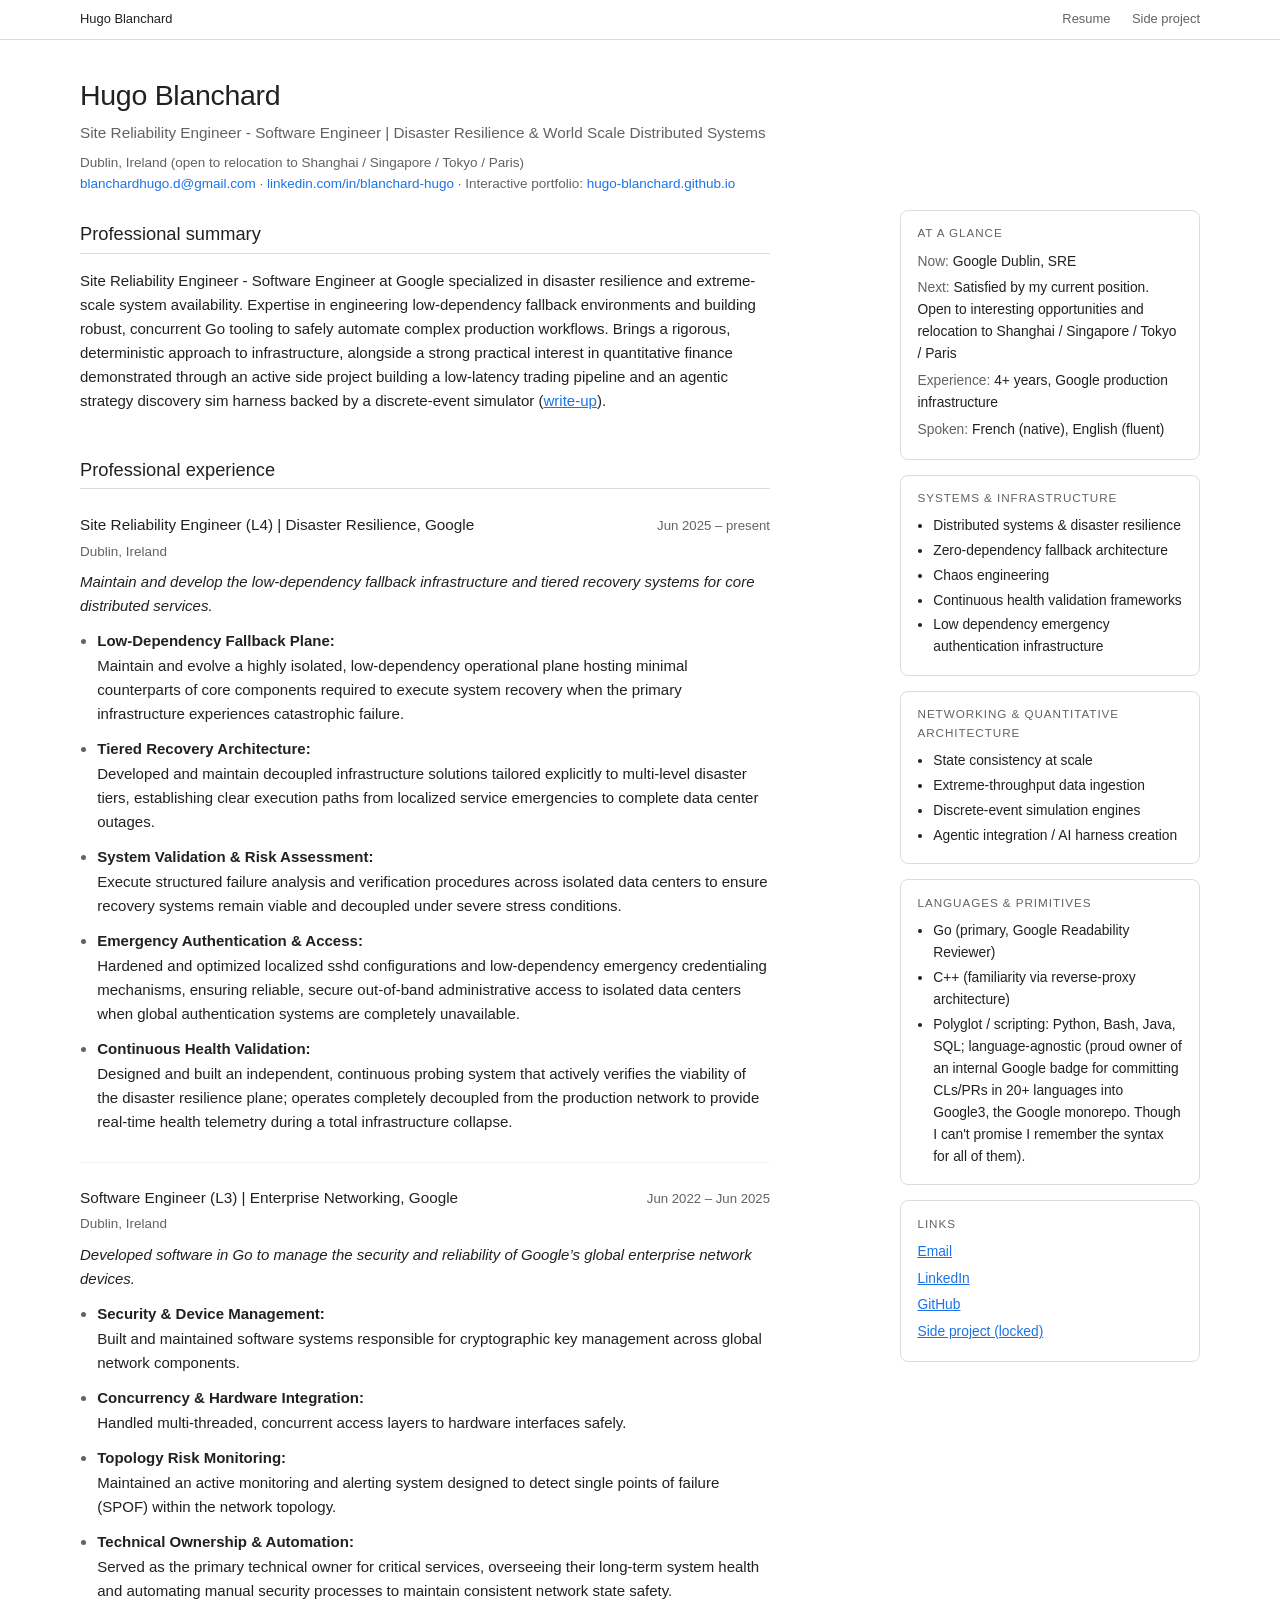
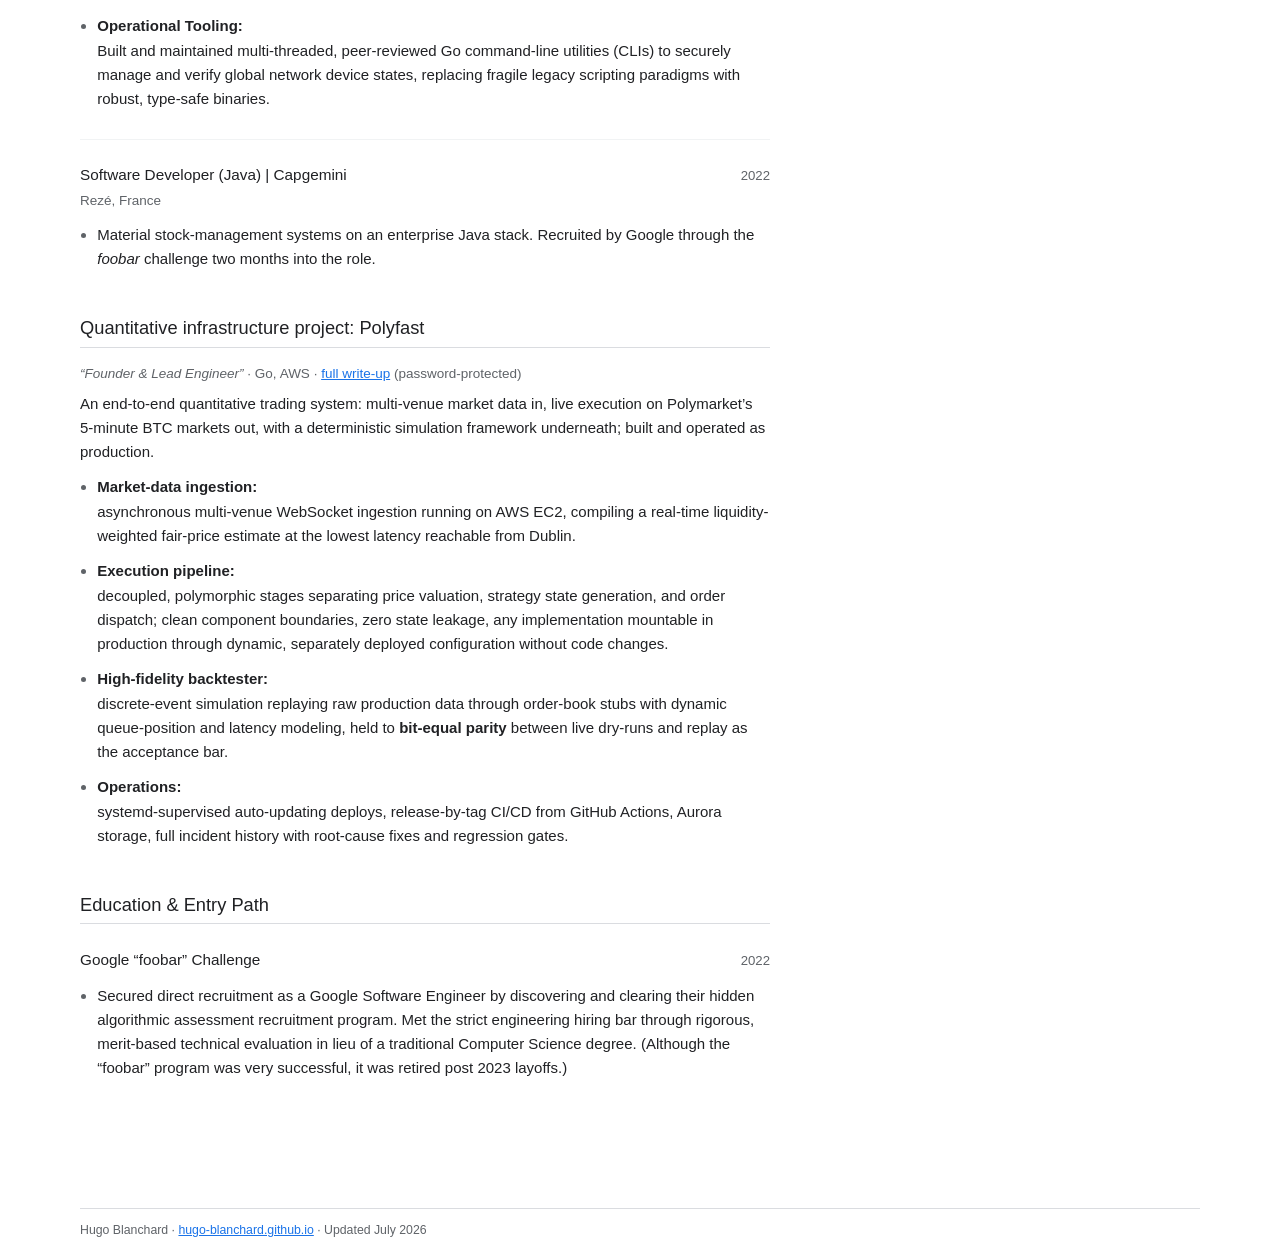
==== index.html @ bd577aa7 "Add resume page" ====
<!DOCTYPE html>
<html lang="en">
<head>
<meta charset="utf-8">
<meta name="viewport" content="width=device-width, initial-scale=1">
<title>Hugo Blanchard | Site Reliability Engineer</title>
<meta name="description" content="Hugo Blanchard | Site Reliability Engineer, Disaster Resilience &amp; World Scale Distributed Systems. Google Dublin.">
<link rel="stylesheet" href="style.css">
</head>
<body>

<nav class="topnav">
  <div class="wrap">
    <span class="brand">Hugo Blanchard</span>
    <span>
      <a href="/">Resume</a>
      <a href="projects.html">Side project</a>
    </span>
  </div>
</nav>

<div class="wrap">

<header class="masthead">
  <h1>Hugo Blanchard</h1>
  <p class="subtitle">Site Reliability Engineer - Software Engineer | Disaster Resilience &amp; World Scale Distributed Systems</p>
  <p class="contact">
    Dublin, Ireland (open to relocation to Shanghai / Singapore / Tokyo / Paris)
  </p>
  <p class="contact">
    <a href="mailto:blanchardhugo.d@gmail.com">blanchardhugo.d@gmail.com</a> ·
    <a href="https://www.linkedin.com/in/blanchard-hugo/">linkedin.com/in/blanchard-hugo</a> ·
    Interactive portfolio: <a href="https://hugo-blanchard.github.io/">hugo-blanchard.github.io</a>
  </p>
</header>

<div class="layout">

<main>

<h2>Professional summary</h2>
<p>
Site Reliability Engineer - Software Engineer at Google specialized in disaster
resilience and extreme-scale system availability. Expertise in engineering
low-dependency fallback environments and building robust, concurrent Go tooling to
safely automate complex production workflows. Brings a rigorous, deterministic approach
to infrastructure, alongside a strong practical interest in quantitative finance
demonstrated through an active side project building a low-latency trading pipeline and
an agentic strategy discovery sim harness backed by a discrete-event simulator
(<a href="projects.html">write-up</a>).
</p>

<h2>Professional experience</h2>

<h3 class="role-line"><span>Site Reliability Engineer (L4) | Disaster Resilience, Google</span><span class="dates">Jun 2025 – present</span></h3>
<p class="org">Dublin, Ireland</p>
<p><em>Maintain and develop the low-dependency fallback infrastructure and tiered recovery
systems for core distributed services.</em></p>
<ul>
  <li><strong>Low-Dependency Fallback Plane:</strong> Maintain and evolve a highly
      isolated, low-dependency operational plane hosting minimal counterparts of core
      components required to execute system recovery when the primary infrastructure
      experiences catastrophic failure.</li>
  <li><strong>Tiered Recovery Architecture:</strong> Developed and maintain decoupled
      infrastructure solutions tailored explicitly to multi-level disaster tiers,
      establishing clear execution paths from localized service emergencies to complete
      data center outages.</li>
  <li><strong>System Validation &amp; Risk Assessment:</strong> Execute structured failure
      analysis and verification procedures across isolated data centers to ensure recovery
      systems remain viable and decoupled under severe stress conditions.</li>
  <li><strong>Emergency Authentication &amp; Access:</strong> Hardened and optimized
      localized sshd configurations and low-dependency emergency credentialing mechanisms,
      ensuring reliable, secure out-of-band administrative access to isolated data centers
      when global authentication systems are completely unavailable.</li>
  <li><strong>Continuous Health Validation:</strong> Designed and built an independent,
      continuous probing system that actively verifies the viability of the disaster
      resilience plane; operates completely decoupled from the production network to
      provide real-time health telemetry during a total infrastructure collapse.</li>
</ul>

<h3 class="role-line"><span>Software Engineer (L3) | Enterprise Networking, Google</span><span class="dates">Jun 2022 – Jun 2025</span></h3>
<p class="org">Dublin, Ireland</p>
<p><em>Developed software in Go to manage the security and reliability of Google&rsquo;s global enterprise network devices.</em></p>
<ul>
  <li><strong>Security &amp; Device Management:</strong> Built and maintained software systems responsible for cryptographic key management across global network components.</li>
  <li><strong>Concurrency &amp; Hardware Integration:</strong> Handled multi-threaded, concurrent access layers to hardware interfaces safely.</li>
  <li><strong>Topology Risk Monitoring:</strong> Maintained an active monitoring and alerting system designed to detect single points of failure (SPOF) within the network topology.</li>
  <li><strong>Technical Ownership &amp; Automation:</strong> Served as the primary technical owner for critical services, overseeing their long-term system health and automating manual security processes to maintain consistent network state safety.</li>
  <li><strong>Operational Tooling:</strong> Built and maintained multi-threaded,
      peer-reviewed Go command-line utilities (CLIs) to securely manage and verify global
      network device states, replacing fragile legacy scripting paradigms with robust,
      type-safe binaries.</li>
</ul>

<h3 class="role-line"><span>Software Developer (Java) | Capgemini</span><span class="dates">2022</span></h3>
<p class="org">Rezé, France</p>
<ul>
  <li>Material stock-management systems on an enterprise Java stack. Recruited by Google
      through the <em>foobar</em> challenge two months into the role.</li>
</ul>

<h2>Quantitative infrastructure project: Polyfast</h2>
<p class="org"><em>&ldquo;Founder &amp; Lead Engineer&rdquo;</em> · Go, AWS · <a href="projects.html">full write-up</a> (password-protected)</p>
<p>
An end-to-end quantitative trading system: multi-venue market data in, live execution on
Polymarket&rsquo;s 5-minute BTC markets out, with a deterministic simulation framework
underneath; built and operated as production.
</p>
<ul>
  <li><strong>Market-data ingestion:</strong> asynchronous multi-venue WebSocket ingestion
      running on AWS EC2, compiling a real-time liquidity-weighted fair-price estimate at
      the lowest latency reachable from Dublin.</li>
  <li><strong>Execution pipeline:</strong> decoupled, polymorphic stages separating price
      valuation, strategy state generation, and order dispatch; clean component boundaries,
      zero state leakage, any implementation mountable in production through dynamic,
      separately deployed configuration without code changes.</li>
  <li><strong>High-fidelity backtester:</strong> discrete-event simulation replaying raw
      production data through order-book stubs with dynamic queue-position and
      latency modeling, held to <strong>bit-equal parity</strong> between live dry-runs and
      replay as the acceptance bar.</li>
  <li><strong>Operations:</strong> systemd-supervised auto-updating deploys, release-by-tag
      CI/CD from GitHub Actions, Aurora storage, full incident history with root-cause
      fixes and regression gates.</li>
</ul>

<h2>Education &amp; Entry Path</h2>

<h3 class="role-line"><span>Google &ldquo;foobar&rdquo; Challenge</span><span class="dates">2022</span></h3>
<ul>
  <li>Secured direct recruitment as a Google Software Engineer by discovering and clearing
      their hidden algorithmic assessment recruitment program. Met the strict engineering
      hiring bar through rigorous, merit-based technical evaluation in lieu of a
      traditional Computer Science degree.
      (Although the &ldquo;foobar&rdquo; program was very successful, it was retired post
      2023 layoffs.)</li>
</ul>

</main>

<aside class="sidebar">

  <div class="side-card">
    <h2>At a glance</h2>
    <p><span class="k">Now:</span> Google Dublin, SRE</p>
    <p><span class="k">Next:</span> Satisfied by my current position. Open to interesting
        opportunities and relocation to Shanghai / Singapore / Tokyo / Paris</p>
    <p><span class="k">Experience:</span> 4+ years, Google production infrastructure</p>
    <p><span class="k">Spoken:</span> French (native), English (fluent)</p>
  </div>

  <div class="side-card">
    <h2>Systems &amp; infrastructure</h2>
    <ul>
      <li>Distributed systems &amp; disaster resilience</li>
      <li>Zero-dependency fallback architecture</li>
      <li>Chaos engineering</li>
      <li>Continuous health validation frameworks</li>
      <li>Low dependency emergency authentication infrastructure</li>
    </ul>
  </div>

  <div class="side-card">
    <h2>Networking &amp; quantitative architecture</h2>
    <ul>
      <li>State consistency at scale</li>
      <li>Extreme-throughput data ingestion</li>
      <li>Discrete-event simulation engines</li>
      <li>Agentic integration / AI harness creation</li>
    </ul>
  </div>

  <div class="side-card">
    <h2>Languages &amp; primitives</h2>
    <ul>
      <li>Go (primary, Google Readability Reviewer)</li>
      <li>C++ (familiarity via reverse-proxy architecture)</li>
      <li>Polyglot / scripting: Python, Bash, Java, SQL; language-agnostic (proud owner
          of an internal Google badge for committing CLs/PRs in 20+ languages into
          Google3, the Google monorepo. Though I can't promise I remember the syntax for
          all of them).</li>
    </ul>
  </div>

  <div class="side-card no-print">
    <h2>Links</h2>
    <p><a href="mailto:blanchardhugo.d@gmail.com">Email</a></p>
    <p><a href="https://www.linkedin.com/in/blanchard-hugo/">LinkedIn</a></p>
    <p><a href="https://github.com/hugo-blanchard">GitHub</a></p>
    <p><a href="projects.html">Side project (locked)</a></p>
  </div>

</aside>

</div>

<div class="footer">
  Hugo Blanchard · <a href="https://hugo-blanchard.github.io/">hugo-blanchard.github.io</a> · Updated July 2026
</div>

</div>
</body>
</html>
---- style.css ----
/* g3doc-like: quiet, typographic, content + sticky sidebar on wide screens */
:root {
  --text: #202124;
  --muted: #5f6368;
  --link: #1a73e8;
  --rule: #dadce0;
  --code-bg: #f1f3f4;
  --accent-bg: #e8f0fe;
}

* { box-sizing: border-box; }

html { font-size: 15px; }

body {
  margin: 0;
  color: var(--text);
  font-family: Roboto, "Segoe UI", -apple-system, "Helvetica Neue", Arial, sans-serif;
  line-height: 1.6;
  background: #fff;
}

.wrap {
  max-width: 1180px;
  margin: 0 auto;
  padding: 0 2rem;
}

/* top navigation */
.topnav {
  border-bottom: 1px solid var(--rule);
  font-size: 0.86rem;
  color: var(--muted);
}
.topnav .wrap {
  display: flex;
  justify-content: space-between;
  align-items: baseline;
  padding-top: 0.6rem;
  padding-bottom: 0.6rem;
}
.topnav a { color: var(--muted); text-decoration: none; margin-left: 1.2rem; }
.topnav a:hover { color: var(--link); }
.topnav .brand { font-weight: 500; color: var(--text); margin-left: 0; }

/* masthead spans both columns */
.masthead { padding: 2.2rem 0 0.4rem; }

h1 {
  font-size: 1.9rem;
  font-weight: 400;
  margin: 0 0 0.2rem;
  letter-spacing: -0.01em;
}

.subtitle {
  color: var(--muted);
  margin: 0 0 0.4rem;
  font-size: 1.02rem;
}

.contact {
  color: var(--muted);
  font-size: 0.9rem;
  margin: 0;
}
.contact a { color: var(--link); text-decoration: none; }
.contact a:hover { text-decoration: underline; }

/* two-column layout */
.layout {
  display: grid;
  grid-template-columns: minmax(0, 1fr) 300px;
  gap: 3.5rem;
  align-items: start;
  padding: 0.6rem 0 4rem;
}

.sidebar {
  position: sticky;
  top: 1.2rem;
  font-size: 0.92rem;
}

.side-card {
  border: 1px solid var(--rule);
  border-radius: 8px;
  padding: 0.9rem 1.1rem;
  margin-bottom: 1rem;
}
.side-card h2 {
  font-size: 0.78rem;
  font-weight: 500;
  letter-spacing: 0.08em;
  text-transform: uppercase;
  color: var(--muted);
  border: none;
  margin: 0 0 0.5rem;
  padding: 0;
}
.side-card p { margin: 0.3rem 0; }
.side-card ul { margin: 0.2rem 0; padding-left: 1.05rem; }
.side-card li { margin: 0.18rem 0; }
.side-card .k { color: var(--muted); }

/* table of contents (projects page) */
.toc a {
  display: block;
  color: var(--muted);
  text-decoration: none;
  font-size: 0.9rem;
  padding: 0.22rem 0 0.22rem 0.8rem;
  border-left: 2px solid var(--rule);
}
.toc a:hover { color: var(--link); border-left-color: var(--link); }

/* content typography */
main { max-width: 46rem; }

h2 {
  font-size: 1.22rem;
  font-weight: 500;
  border-bottom: 1px solid var(--rule);
  padding-bottom: 0.3rem;
  margin: 2.8rem 0 1rem;
}
main > h2:first-child, main > section:first-child > h2 { margin-top: 0.6rem; }

h3 {
  font-size: 1.02rem;
  font-weight: 500;
  margin: 1.6rem 0 0.2rem;
}

/* roles read as cards: hairline above each role after the first */
main h3.role-line + .org + p, main h3.role-line + .org + ul { margin-top: 0.5rem; }
main h3.role-line:not(h2 + h3) {
  border-top: 1px solid var(--code-bg);
  padding-top: 1.5rem;
  margin-top: 1.9rem;
}

.role-line {
  display: flex;
  justify-content: space-between;
  align-items: baseline;
  gap: 1rem;
  flex-wrap: wrap;
}
.role-line .dates { color: var(--muted); font-size: 0.88rem; white-space: nowrap; }
.org { color: var(--muted); font-size: 0.9rem; margin: 0 0 0.1rem; }

p { margin: 0.5rem 0; }

ul { margin: 0.35rem 0 0.9rem; padding-left: 1.25rem; }
li { margin: 0.22rem 0; }

/* hanging labels: a bullet's leading bold label becomes its own line */
main li { margin: 0.75rem 0; }
main ul { margin: 0.6rem 0 1.5rem; padding-left: 1.15rem; }
main li::marker { color: var(--muted); }
main li > strong:first-child { display: block; margin-bottom: 0.05rem; }

a { color: var(--link); }

code, .mono {
  font-family: "Roboto Mono", Consolas, "SF Mono", Menlo, monospace;
  font-size: 0.87em;
  background: var(--code-bg);
  border-radius: 4px;
  padding: 0.08em 0.35em;
}

.callout {
  background: var(--accent-bg);
  border-radius: 8px;
  padding: 0.8rem 1rem;
  font-size: 0.94rem;
  margin: 1rem 0;
}

.footer {
  margin-top: 3rem;
  padding-top: 0.8rem;
  border-top: 1px solid var(--rule);
  color: var(--muted);
  font-size: 0.82rem;
}

/* architecture diagram (projects page) */
.diagram { margin: 1.2rem 0; overflow-x: auto; }
.diagram svg { display: block; margin: 0 auto; max-width: 100%; height: auto; }

.tier { border: 1px solid var(--rule); border-radius: 8px; padding: 0.9rem 1.1rem; margin: 0.8rem 0; }
.tier h4 { margin: 0 0 0.3rem; font-size: 0.98rem; font-weight: 500; }
.tier p { margin: 0.2rem 0; font-size: 0.94rem; }
.tag { display: inline-block; font-size: 0.74rem; border-radius: 10px; padding: 0.05rem 0.6rem; margin-left: 0.5rem; vertical-align: middle; }
.tag.prod { background: #e6f4ea; color: #137333; }
.tag.research { background: #fef7e0; color: #b06000; }

/* password gate (projects.html before decryption) */
.gate-wrap { max-width: 470px; margin: 7vh auto 0; padding: 0 1.5rem; }
.gate-card {
  border: 1px solid var(--rule);
  border-radius: 12px;
  padding: 1.8rem 2rem;
  background: #fff;
  box-shadow: 0 1px 3px rgba(60, 64, 67, 0.08);
}
.gate-card .staticrypt-title { font-size: 1.25rem; font-weight: 500; margin: 0 0 0.3rem; }
.gate-card .staticrypt-instructions p { margin: 0.2rem 0 1rem; color: var(--muted); font-size: 0.94rem; }
.staticrypt-password-container {
  position: relative;
  background: var(--code-bg);
  border-radius: 8px;
  margin: 0 0 0.9rem;
}
.staticrypt-password-container input[type="password"],
.staticrypt-password-container input[type="text"] {
  background: transparent;
  border: 0;
  outline: 0;
  width: 100%;
  font-size: 0.95rem;
  font-family: inherit;
  color: var(--text);
  padding: 0.8rem 2.6rem 0.8rem 0.9rem;
}
.staticrypt-toggle-password-visibility {
  cursor: pointer;
  height: 18px;
  width: 18px;
  opacity: 55%;
  position: absolute;
  right: 0.7rem;
  top: 50%;
  transform: translateY(-50%);
}
label.staticrypt-remember {
  display: flex;
  align-items: center;
  gap: 0.55rem;
  margin-bottom: 1rem;
  color: var(--muted);
  font-size: 0.9rem;
}
.staticrypt-decrypt-button {
  background: var(--link);
  color: #fff;
  border: 0;
  border-radius: 8px;
  width: 100%;
  padding: 0.7rem;
  font-size: 0.95rem;
  font-family: inherit;
  font-weight: 500;
  cursor: pointer;
}
.staticrypt-decrypt-button:hover, .staticrypt-decrypt-button:focus { filter: brightness(94%); }
.gate-note {
  margin: 1.3rem auto 3rem;
  color: var(--muted);
  font-size: 0.84rem;
  line-height: 1.55;
}
.gate-note strong { color: var(--text); font-weight: 500; }
.hidden { display: none !important; }
.staticrypt-spinner-container { height: 60vh; display: flex; align-items: center; justify-content: center; }

/* responsive */
@media (max-width: 980px) {
  .layout { grid-template-columns: 1fr; gap: 0.5rem; }
  .sidebar { position: static; }
  .toc { display: none; }
}

@media print {
  .topnav, .no-print, .toc { display: none; }
  html { font-size: 12.5px; }
  main { max-width: none; }
  main li > strong:first-child { display: inline; }
  main li { margin: 0.3rem 0; }
  main h3.role-line:not(h2 + h3) { border-top: none; padding-top: 0; margin-top: 1.4rem; }
  .wrap { max-width: none; padding: 0; }
  .layout { display: block; padding: 0; }
  .masthead { padding: 0 0 0.4rem; }
  .sidebar { position: static; font-size: inherit; }
  .side-card { border: none; padding: 0; margin: 0 0 0.8rem; }
  .side-card h2 { font-size: 1.1rem; letter-spacing: normal; text-transform: none; color: var(--text); border-bottom: 1px solid var(--rule); padding-bottom: 0.3rem; }
  a { color: var(--text); text-decoration: none; }
  h2 { break-after: avoid; }
  h3, .role-line, .tier { break-inside: avoid; }
}
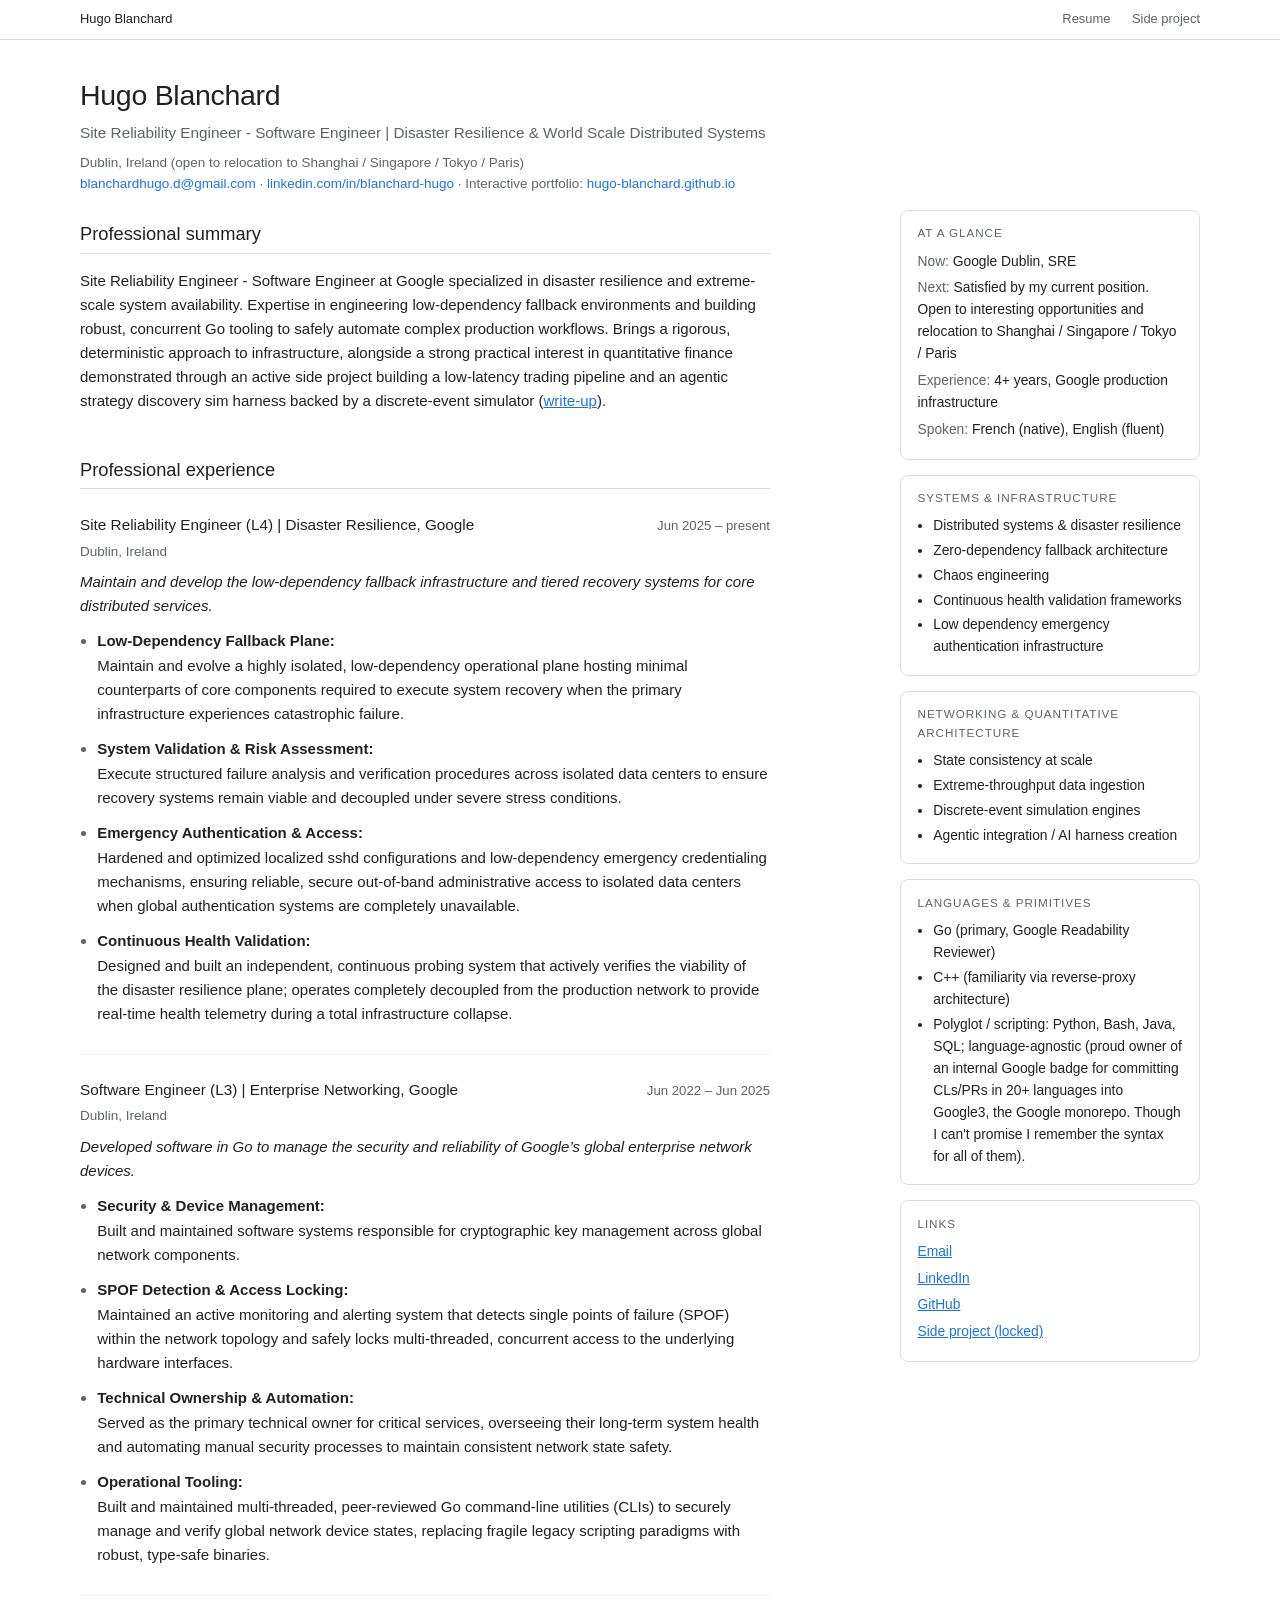
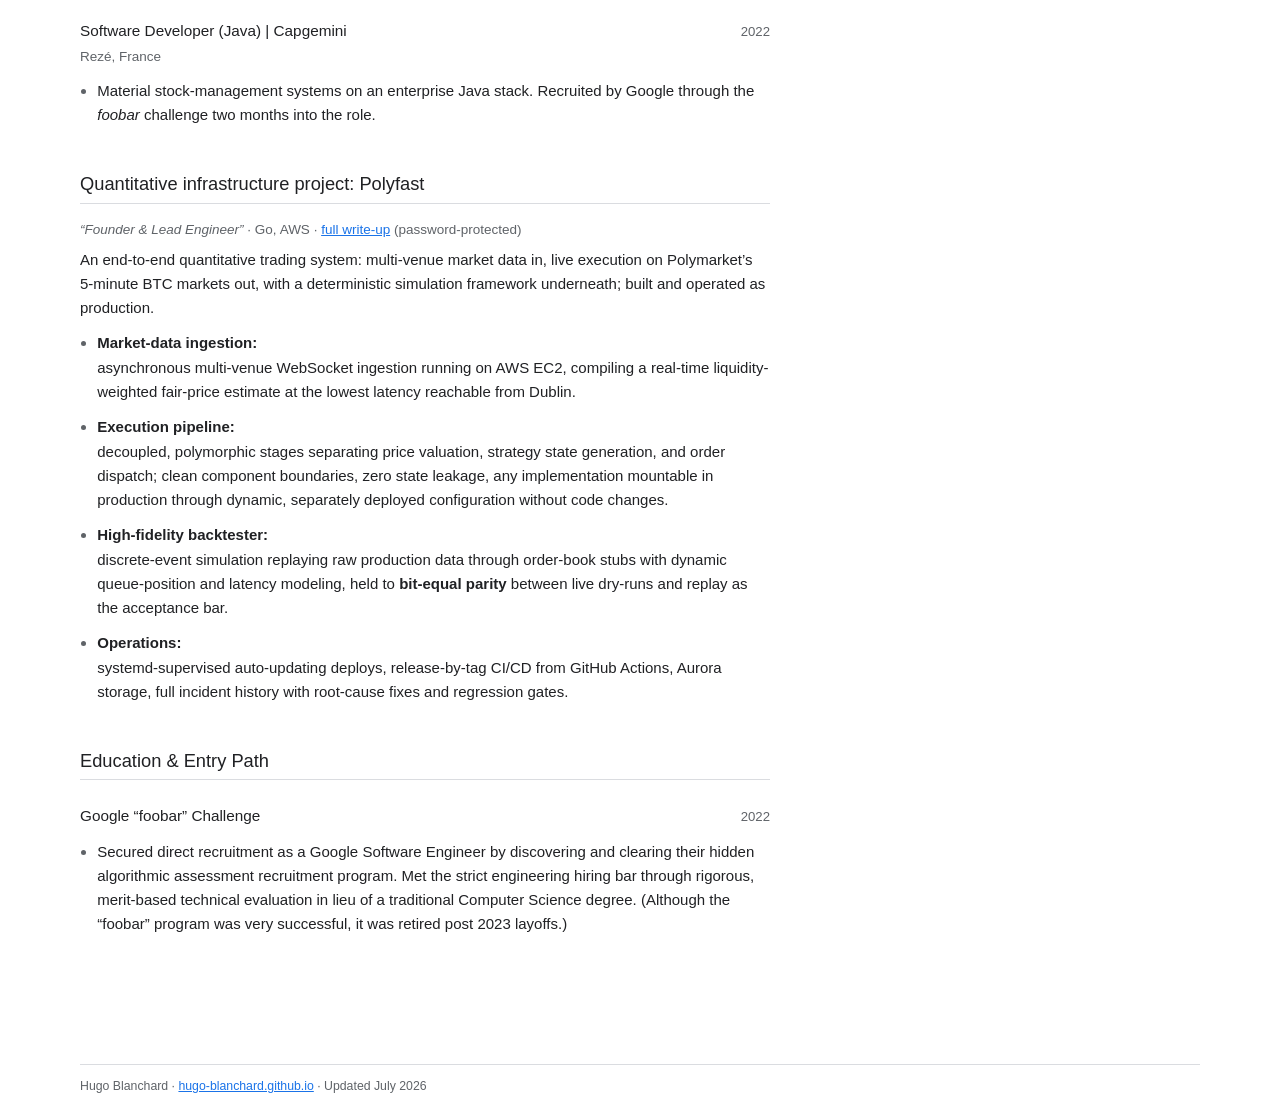
==== commit c30f7695: "Tighten experience bullets" ====
--- a/index.html
+++ b/index.html
@@ -61,10 +61,6 @@
       isolated, low-dependency operational plane hosting minimal counterparts of core
       components required to execute system recovery when the primary infrastructure
       experiences catastrophic failure.</li>
-  <li><strong>Tiered Recovery Architecture:</strong> Developed and maintain decoupled
-      infrastructure solutions tailored explicitly to multi-level disaster tiers,
-      establishing clear execution paths from localized service emergencies to complete
-      data center outages.</li>
   <li><strong>System Validation &amp; Risk Assessment:</strong> Execute structured failure
       analysis and verification procedures across isolated data centers to ensure recovery
       systems remain viable and decoupled under severe stress conditions.</li>
@@ -83,8 +79,7 @@
 <p><em>Developed software in Go to manage the security and reliability of Google&rsquo;s global enterprise network devices.</em></p>
 <ul>
   <li><strong>Security &amp; Device Management:</strong> Built and maintained software systems responsible for cryptographic key management across global network components.</li>
-  <li><strong>Concurrency &amp; Hardware Integration:</strong> Handled multi-threaded, concurrent access layers to hardware interfaces safely.</li>
-  <li><strong>Topology Risk Monitoring:</strong> Maintained an active monitoring and alerting system designed to detect single points of failure (SPOF) within the network topology.</li>
+  <li><strong>SPOF Detection &amp; Access Locking:</strong> Maintained an active monitoring and alerting system that detects single points of failure (SPOF) within the network topology and safely locks multi-threaded, concurrent access to the underlying hardware interfaces.</li>
   <li><strong>Technical Ownership &amp; Automation:</strong> Served as the primary technical owner for critical services, overseeing their long-term system health and automating manual security processes to maintain consistent network state safety.</li>
   <li><strong>Operational Tooling:</strong> Built and maintained multi-threaded,
       peer-reviewed Go command-line utilities (CLIs) to securely manage and verify global
--- a/style.css
+++ b/style.css
@@ -170,6 +170,17 @@
   border-radius: 4px;
   padding: 0.08em 0.35em;
 }
+
+/* work-in-progress banner (projects page) */
+.banner {
+  background: #fef7e0;
+  border: 1px solid #b06000;
+  border-radius: 8px;
+  padding: 0.8rem 1.1rem;
+  margin: 1rem 0 0.2rem;
+  font-size: 0.98rem;
+}
+.banner strong { color: #b06000; }
 
 .callout {
   background: var(--accent-bg);
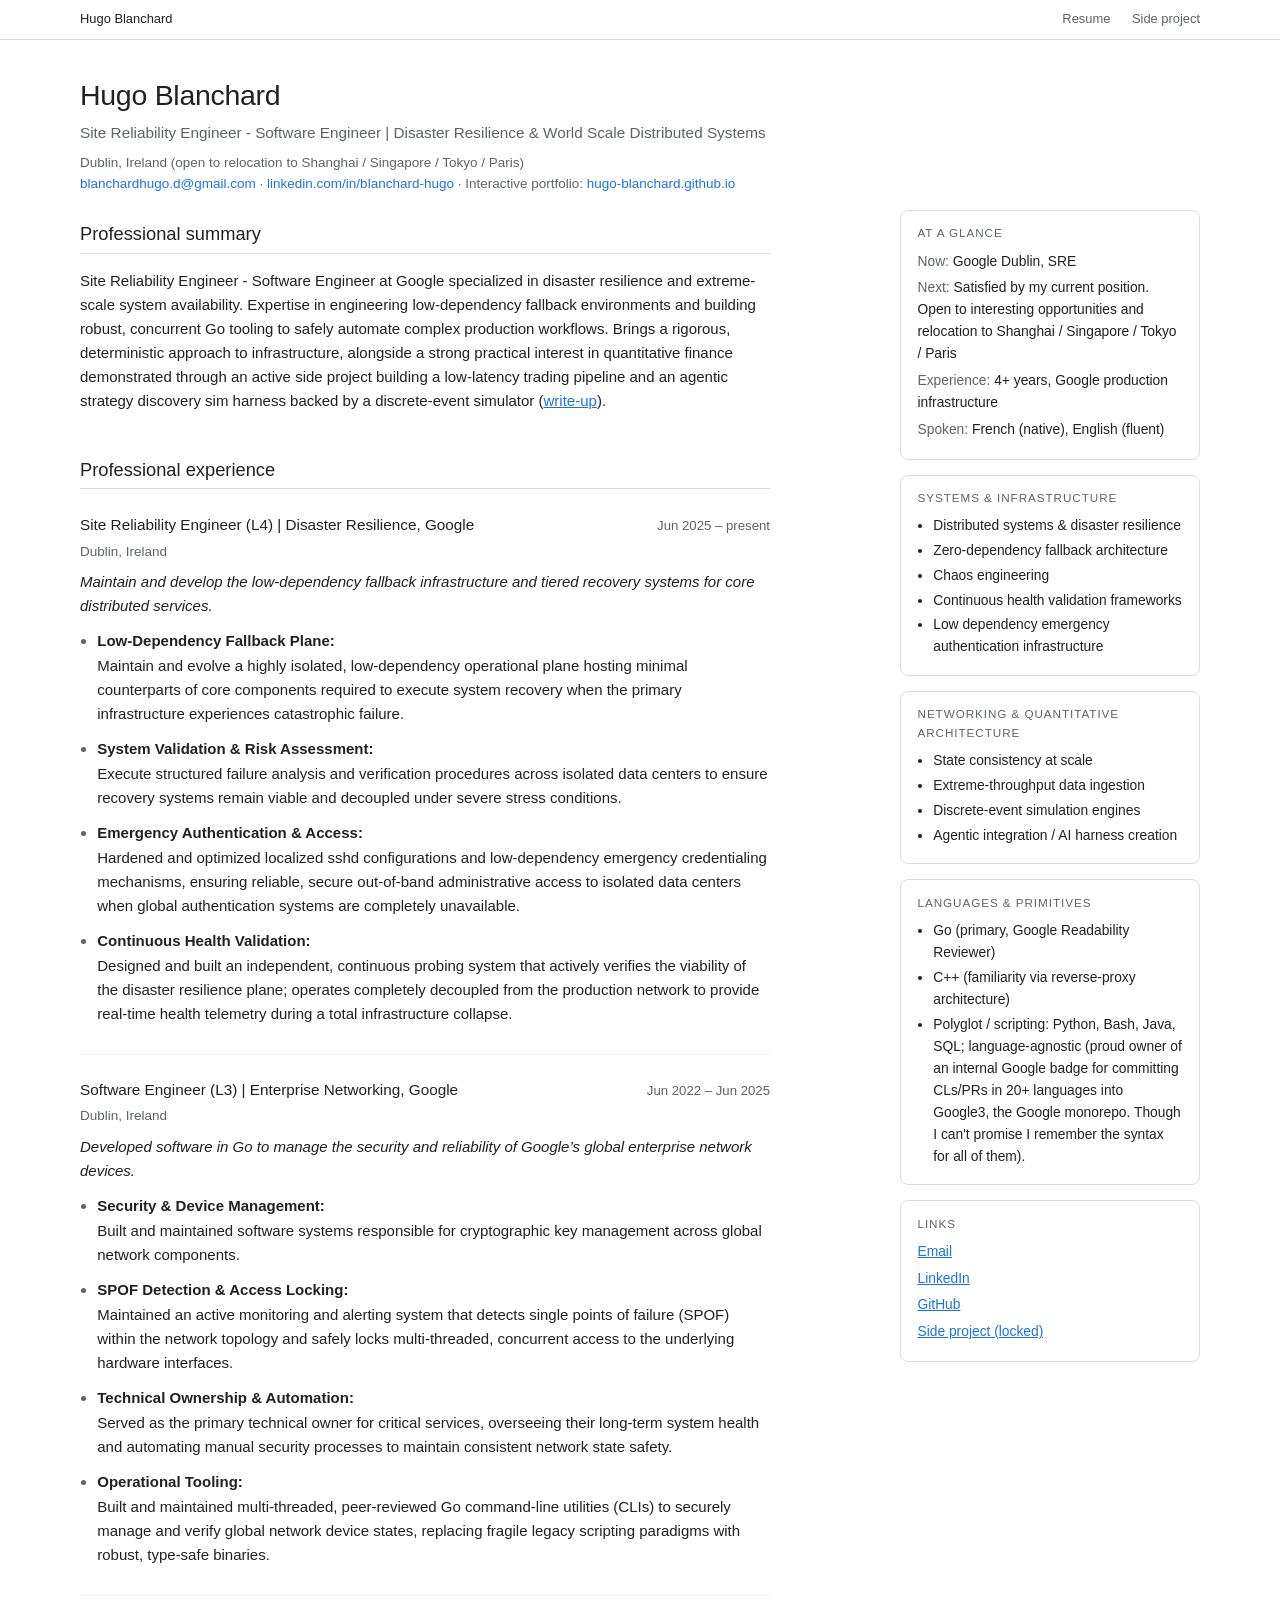
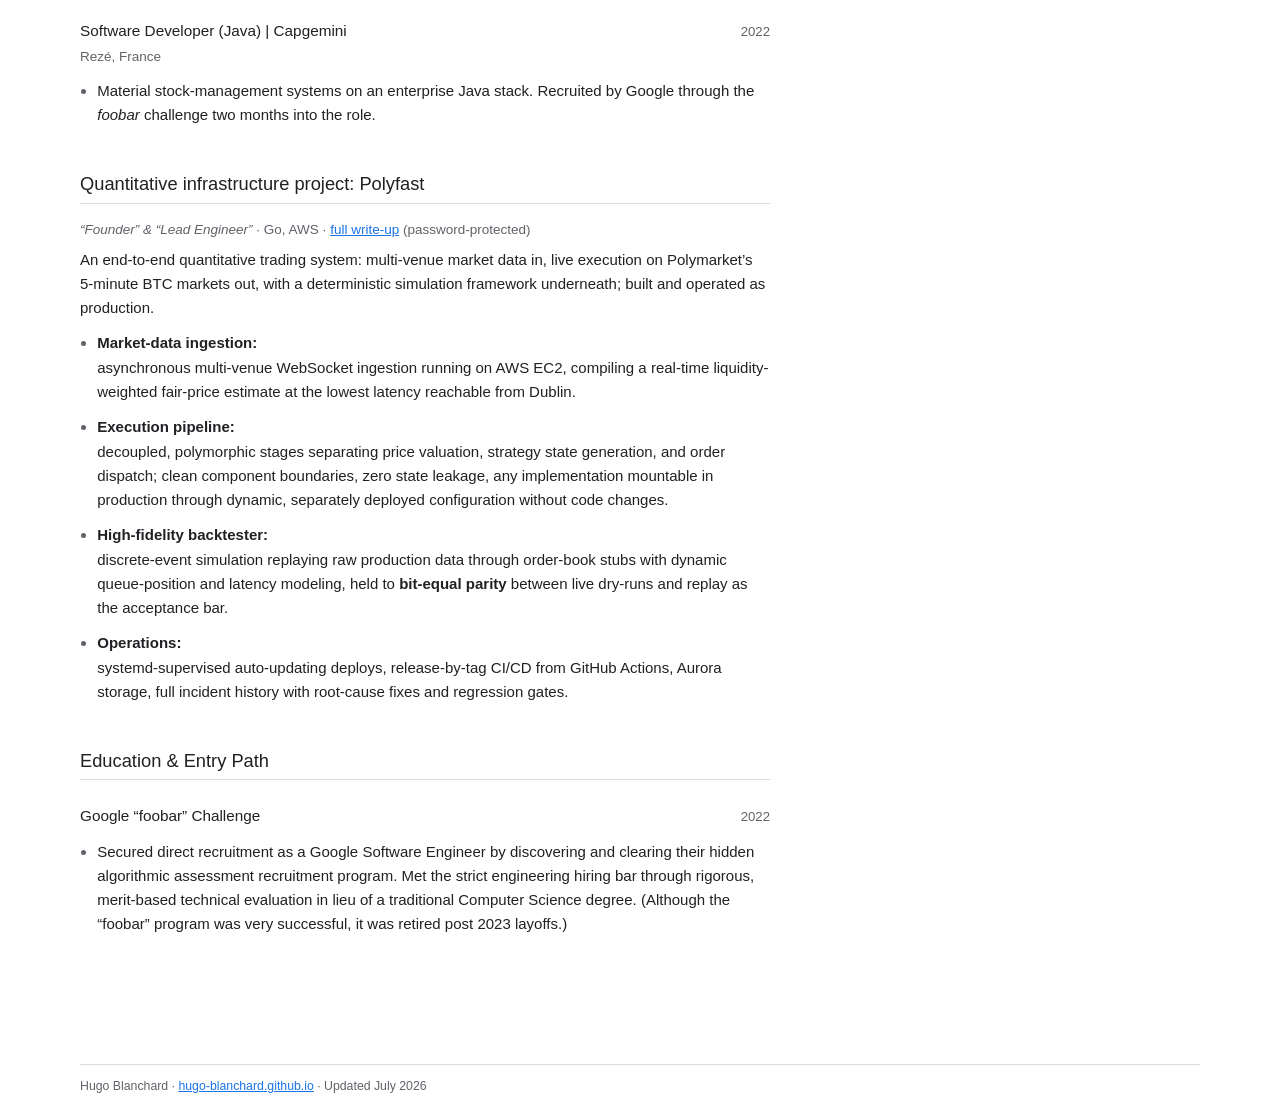
==== commit f1fdef8a: "Quote Polyfast titles individually" ====
--- a/index.html
+++ b/index.html
@@ -95,7 +95,7 @@
 </ul>
 
 <h2>Quantitative infrastructure project: Polyfast</h2>
-<p class="org"><em>&ldquo;Founder &amp; Lead Engineer&rdquo;</em> · Go, AWS · <a href="projects.html">full write-up</a> (password-protected)</p>
+<p class="org"><em>&ldquo;Founder&rdquo; &amp; &ldquo;Lead Engineer&rdquo;</em> · Go, AWS · <a href="projects.html">full write-up</a> (password-protected)</p>
 <p>
 An end-to-end quantitative trading system: multi-venue market data in, live execution on
 Polymarket&rsquo;s 5-minute BTC markets out, with a deterministic simulation framework
